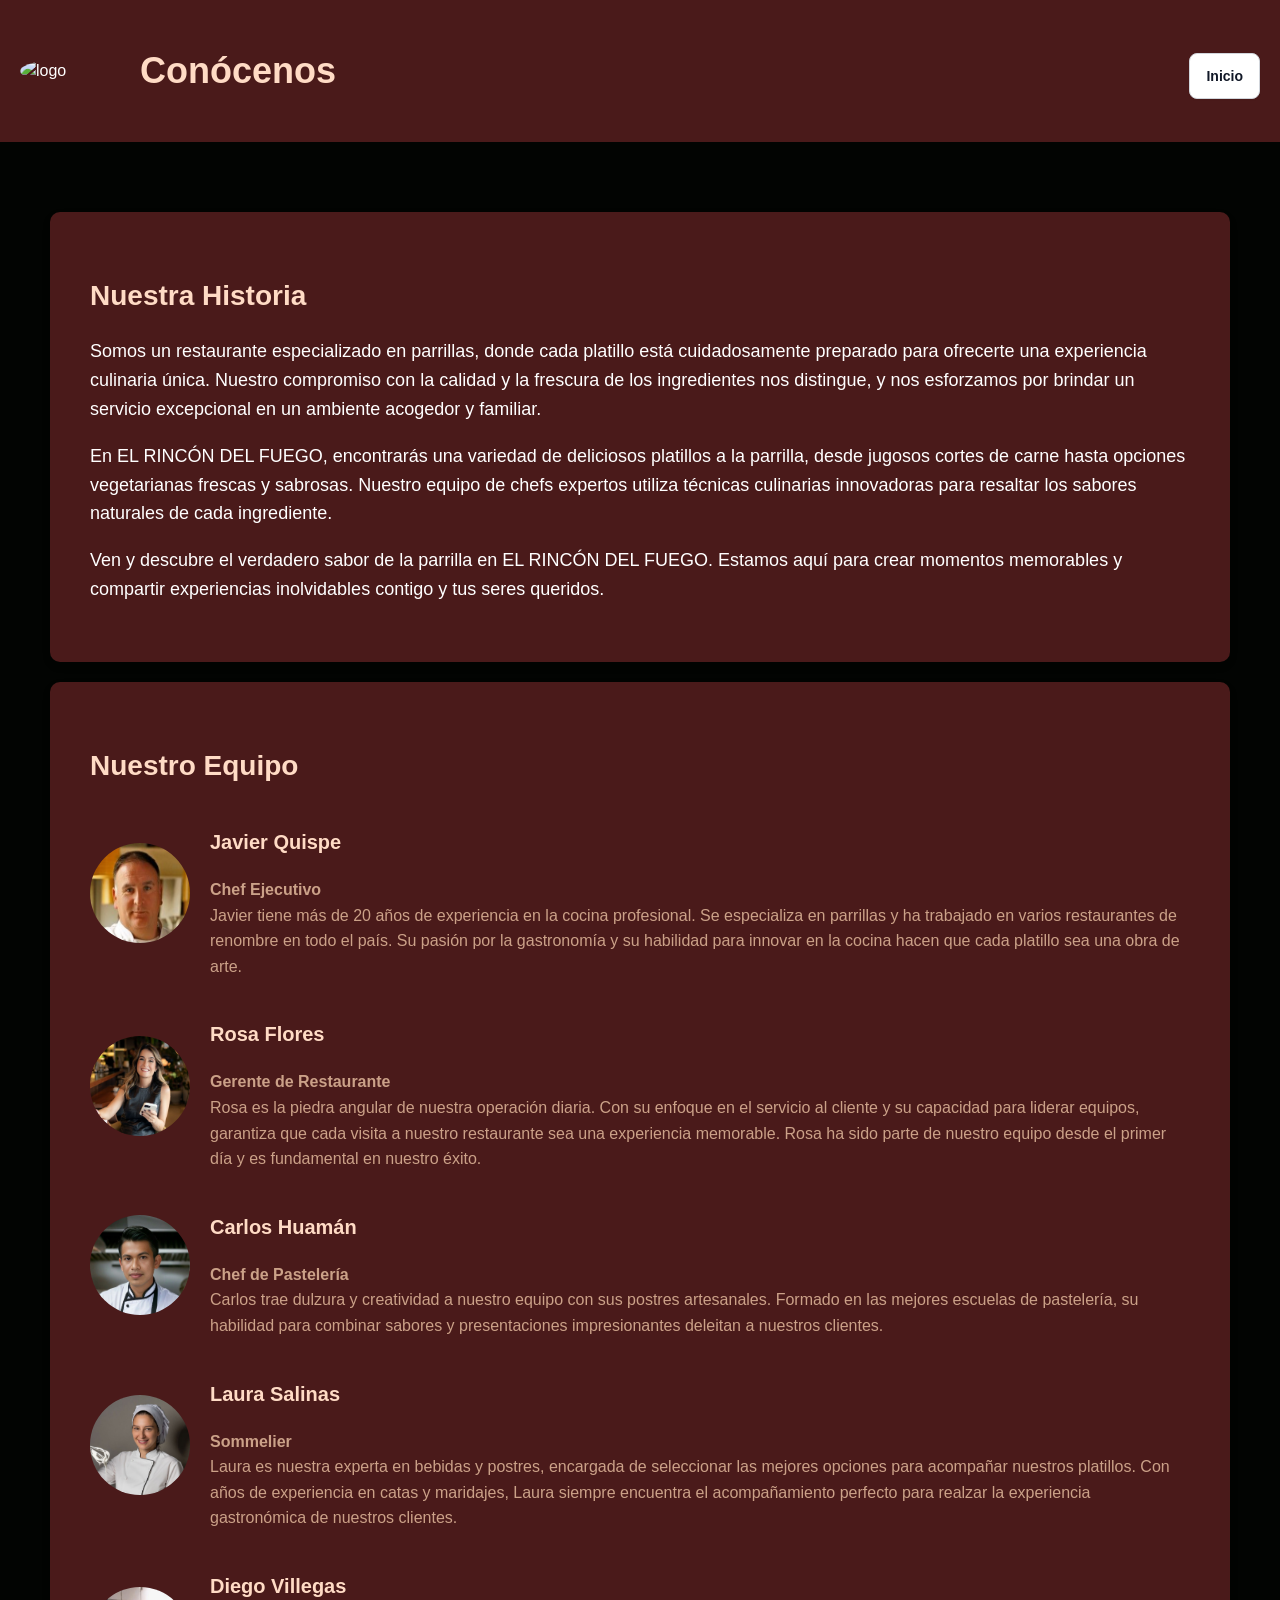
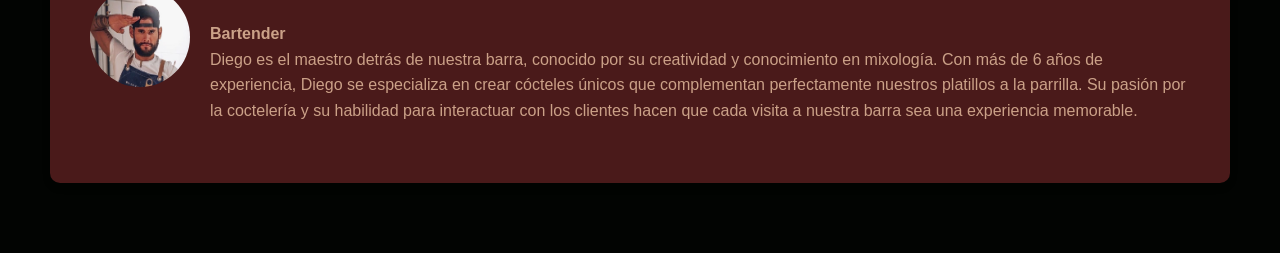
==== html/snos.html @ 3efa914f "Initial structure" ====
<!DOCTYPE html>
<html lang="es">
<head>
    <meta charset="UTF-8">
    <meta name="viewport" content="width=device-width, initial-scale=1.0">
    <link rel="stylesheet" href="/css/styles_snos.css"> 
    <title>Conócenos - EL RINCÓN DEL FUEGO</title>
</head>
<body>

    <header class="header">
        <div class="logo-titulo">
            <img src="https://i.pinimg.com/736x/f4/e8/a9/f4e8a9b010c5b663ca3e58a1af1f8e71.jpg" alt="logo" class="logotipo">
            <h1 class="titulo">Conócenos</h1>
        </div>
        <button>
            <a href="index.html"> <span>Inicio</span> </a>
        </button>
    </header>

    <div class="contenedor">
        <section id="historia" class="seccion">
            <h2>Nuestra Historia</h2>
            <p>Somos un restaurante especializado en parrillas, donde cada platillo está cuidadosamente preparado para ofrecerte una experiencia culinaria única. Nuestro compromiso con la calidad y la frescura de los ingredientes nos distingue, y nos esforzamos por brindar un servicio excepcional en un ambiente acogedor y familiar.</p>
            <p>En <span class="resaltado">EL RINCÓN DEL FUEGO</span>, encontrarás una variedad de deliciosos platillos a la parrilla, desde jugosos cortes de carne hasta opciones vegetarianas frescas y sabrosas. Nuestro equipo de chefs expertos utiliza técnicas culinarias innovadoras para resaltar los sabores naturales de cada ingrediente.</p>
            <p>Ven y descubre el verdadero sabor de la parrilla en <span class="resaltado">EL RINCÓN DEL FUEGO</span>. Estamos aquí para crear momentos memorables y compartir experiencias inolvidables contigo y tus seres queridos.</p>
        </section>

        <section id="equipo" class="seccion">
            <h2>Nuestro Equipo</h2>
            <div class="perfil">
                <img src="/static/img/Ej.png" alt="Miembro del equipo">
                <div>
                    <h3>Javier Quispe</h3>
                    <p><strong>Chef Ejecutivo</strong></p>
                    <p>Javier tiene más de 20 años de experiencia en la cocina profesional. Se especializa en parrillas y ha trabajado en varios restaurantes de renombre en todo el país. Su pasión por la gastronomía y su habilidad para innovar en la cocina hacen que cada platillo sea una obra de arte.</p>
                </div>
            </div>
            <div class="perfil">
                <img src="/static/img/gere.png" alt="Miembro del equipo">
                <div>
                    <h3>Rosa Flores</h3>
                    <p><strong>Gerente de Restaurante</strong></p>
                    <p>Rosa es la piedra angular de nuestra operación diaria. Con su enfoque en el servicio al cliente y su capacidad para liderar equipos, garantiza que cada visita a nuestro restaurante sea una experiencia memorable. Rosa ha sido parte de nuestro equipo desde el primer día y es fundamental en nuestro éxito.</p>
                </div>
            </div>
            <div class="perfil">
                <img src="/static/img/CarlosH.png" alt="Miembro del equipo">
                <div>
                    <h3>Carlos Huamán</h3>
                    <p><strong>Chef de Pastelería</strong></p>
                    <p>Carlos trae dulzura y creatividad a nuestro equipo con sus postres artesanales. Formado en las mejores escuelas de pastelería, su habilidad para combinar sabores y presentaciones impresionantes deleitan a nuestros clientes.</p>
                </div>
            </div>
            <div class="perfil">
                <img src="/static/img/Rosa.png" alt="Miembro del equipo">
                <div>
                    <h3>Laura Salinas</h3>
                    <p><strong>Sommelier</strong></p>
                    <p>Laura es nuestra experta en bebidas y postres, encargada de seleccionar las mejores opciones para acompañar nuestros platillos. Con años de experiencia en catas y maridajes, Laura siempre encuentra el acompañamiento perfecto para realzar la experiencia gastronómica de nuestros clientes.</p>
                </div>
            </div>
            <div class="perfil">
                 <img src="/static/img/DiegoV.png" alt="Miembro del equipo">
                <div>
                    <h3>Diego Villegas</h3>
                    <p><strong>Bartender</strong></p>
                    <p>Diego es el maestro detrás de nuestra barra, conocido por su creatividad y conocimiento en mixología. Con más de 6 años de experiencia, Diego se especializa en crear cócteles únicos que complementan perfectamente nuestros platillos a la parrilla. Su pasión por la coctelería y su habilidad para interactuar con los clientes hacen que cada visita a nuestra barra sea una experiencia memorable.</p>
                </div>
            </div> </section>
        </section>
        
        

</body>
</html>
---- css/styles_snos.css ----
body {
  margin: 0;
  padding: 0;
  box-sizing: border-box;
  background: #020402;
  line-height: 1.5;
  font-family: -apple-system, BlinkMacSystemFont, "Segoe UI", Roboto, Oxygen-Sans, Ubuntu, Cantarell, "Helvetica Neue", sans-serif;
  color: #fff;
}

.header {
  background: #4a1a1a;  
  padding: 20px;
  display: flex;
  justify-content: space-between;
  align-items: center;
}

.logo-titulo {
  display: flex;
  align-items: center;
}

.logotipo {
  width: 100px;
  height: auto;
  margin-right: 20px;
  border-radius: 50%;
}

.titulo {
  color: #ffdbc5;
  font-size: 36px;
}

button {
  background-color: #ffffff;
  border: 1px solid rgb(209, 213, 219);
  border-radius: 0.5rem;
  color: #111827;
  font-size: 0.875rem;
  font-weight: 600;
  line-height: 1.25rem;
  padding: 0.75rem 1rem;
  text-align: center;
  box-shadow: 0 1px 2px 0 rgba(0, 0, 0, 0.05);
  cursor: pointer;
  text-decoration: none;
  margin-top: 10px;
}

button:hover {
  background-color: #f9fafb;
}

button a {
  text-decoration: none;
  color: #111827;
}

button:focus {
  outline: 2px solid rgba(0, 0, 0, 0.1);
  outline-offset: 2px;
}

.contenedor {
  padding: 50px;
  max-width: 1200px;
  margin: auto;
}

.seccion {
  padding: 40px;
  background: #4a1a1a;
  margin: 20px 0;
  border-radius: 10px;
  box-shadow: 0 4px 8px rgba(0, 0, 0, 0.1);
}

.seccion h2 {
  font-size: 28px;
  color: #ffdbc5;
  margin-bottom: 20px;
}

.seccion p {
  font-size: 18px;
  line-height: 1.6;
  color: #fff;
}

.perfil {
  display: flex;
  align-items: center;
  margin-bottom: 20px;
}

.perfil img {
  width: 100px;
  height: 100px;
  border-radius: 50%;
  margin-right: 20px;
}

.perfil h3 {
  font-size: 20px;
  color: #ffdbc5;
}

.perfil p {
  margin: 0;
  font-size: 16px;
  color: #cba188;
}
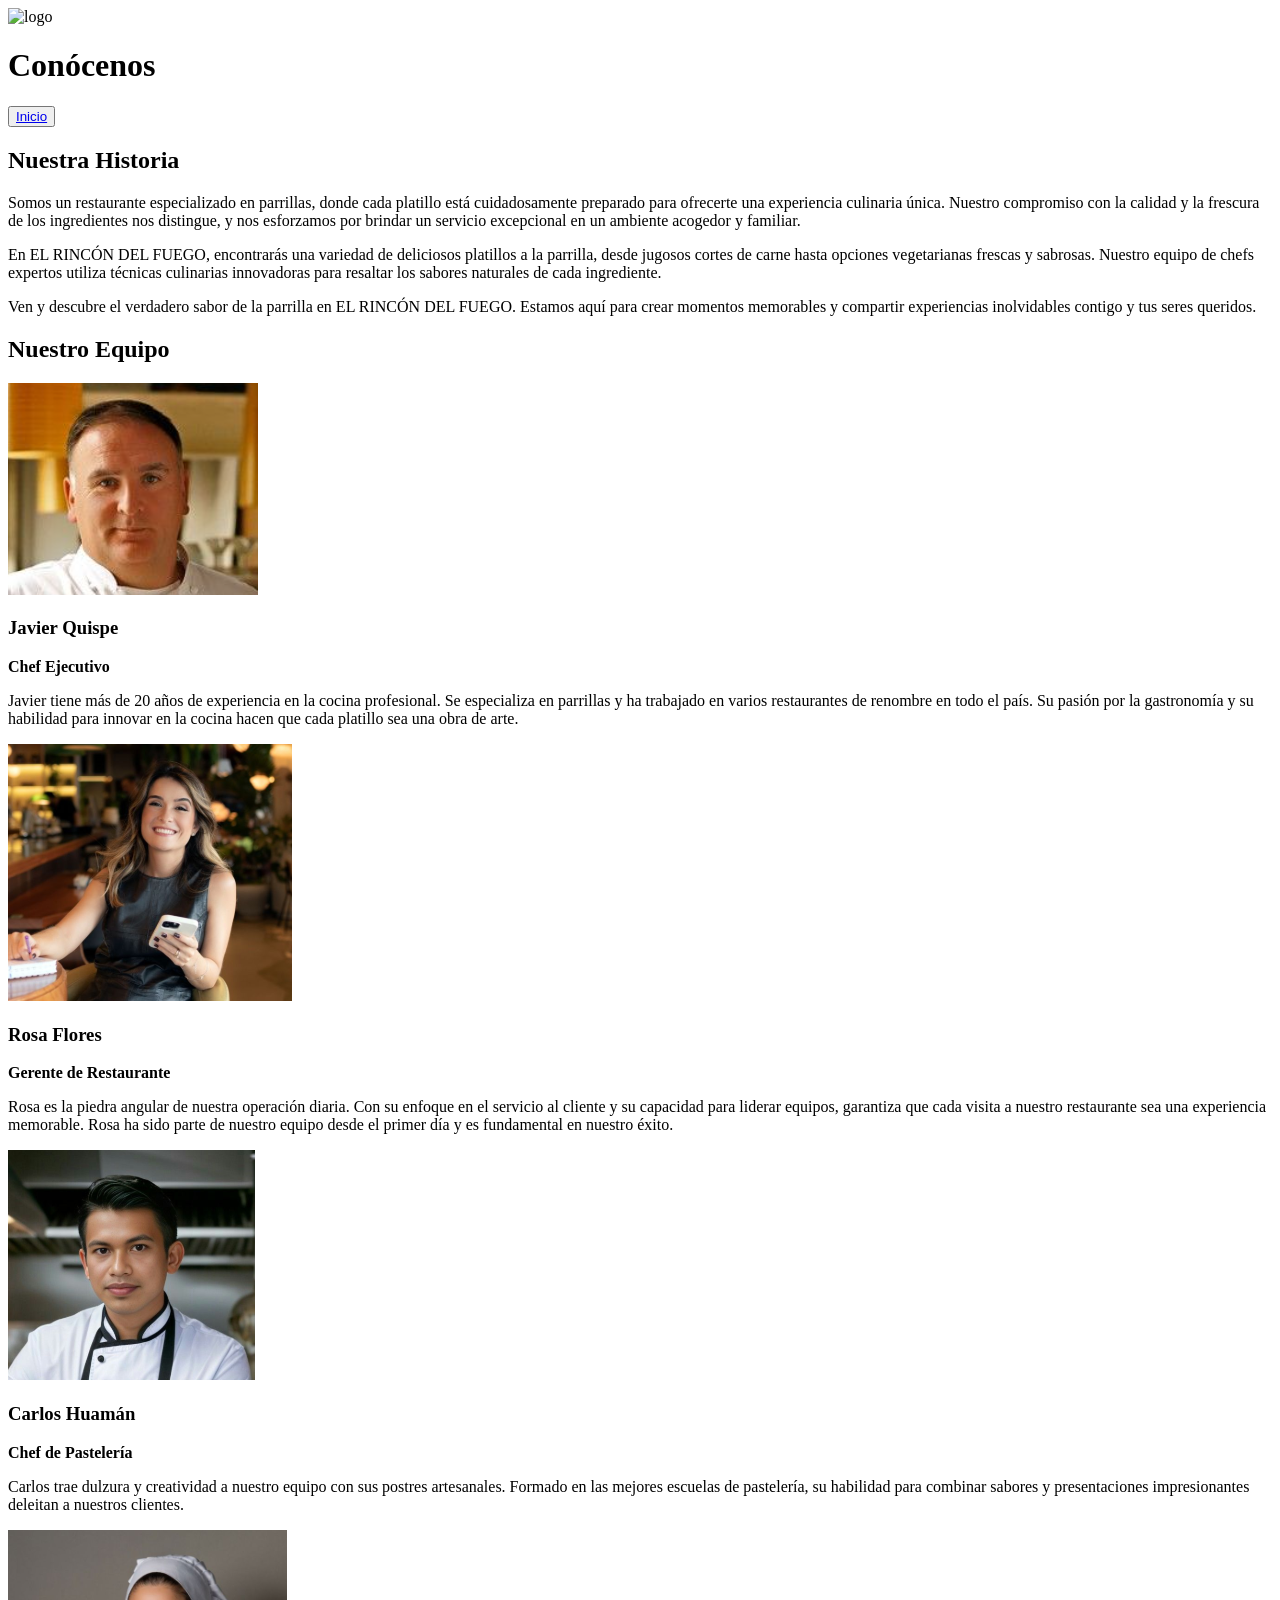
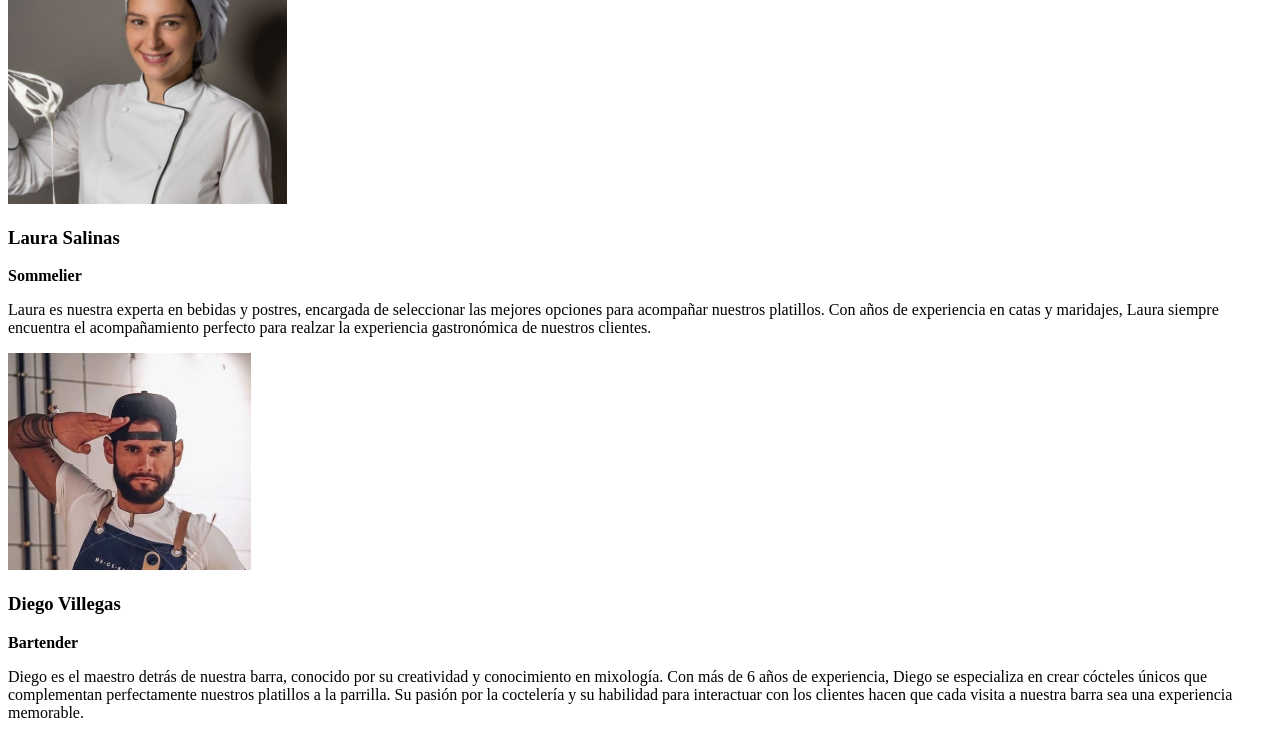
==== commit c4df9f2f: "fix: html routes / img menu names" ====
--- a/html/snos.html
+++ b/html/snos.html
@@ -3,7 +3,7 @@
 <head>
     <meta charset="UTF-8">
     <meta name="viewport" content="width=device-width, initial-scale=1.0">
-    <link rel="stylesheet" href="/css/styles_snos.css"> 
+    <link rel="stylesheet" href="css/styles_snos.css"> 
     <title>Conócenos - EL RINCÓN DEL FUEGO</title>
 </head>
 <body>
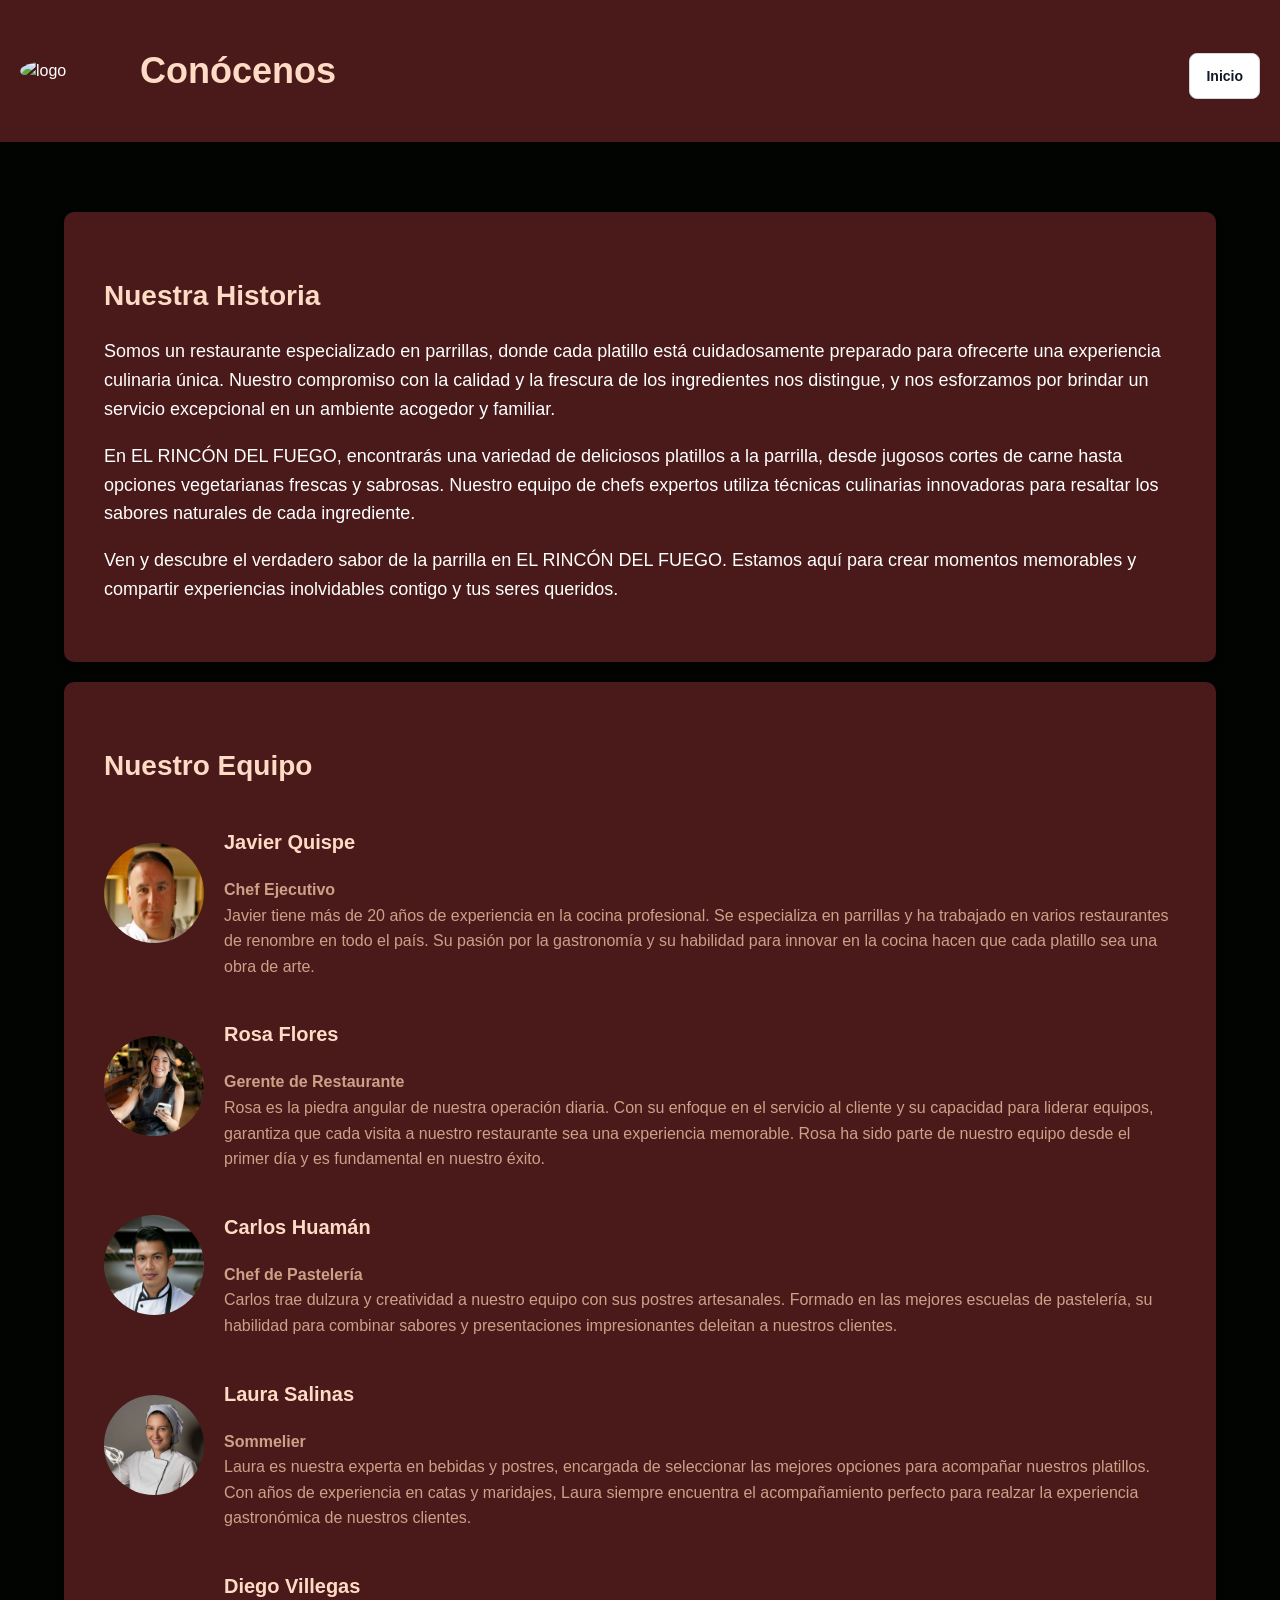
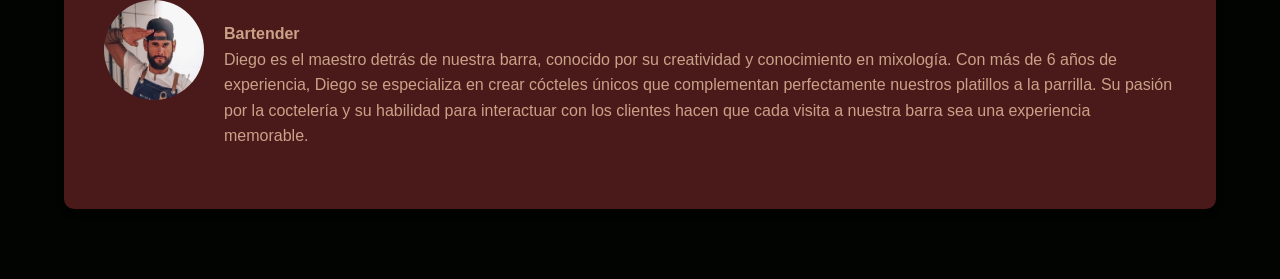
==== commit 8bdee2a7: "fix: snos routes and css" ====
--- a/html/snos.html
+++ b/html/snos.html
@@ -3,7 +3,10 @@
 <head>
     <meta charset="UTF-8">
     <meta name="viewport" content="width=device-width, initial-scale=1.0">
-    <link rel="stylesheet" href="css/styles_snos.css"> 
+    
+    <title>EL RINCON DEL FUEGO</title>
+    <link rel="stylesheet" href="/css/styles_snos.css">
+</head>
     <title>Conócenos - EL RINCÓN DEL FUEGO</title>
 </head>
 <body>
--- a/css/styles_snos.css
+++ b/css/styles_snos.css
@@ -0,0 +1,140 @@
+body {
+  margin: 0;
+  padding: 0;
+  box-sizing: border-box;
+  background: #020402;
+  line-height: 1.5;
+  font-family: -apple-system, BlinkMacSystemFont, "Segoe UI", Roboto, Oxygen-Sans, Ubuntu, Cantarell, "Helvetica Neue", sans-serif;
+  color: #fff;
+}
+
+.header {
+  background: #4a1a1a;  
+  padding: 20px;
+  display: flex;
+  justify-content: space-between;
+  align-items: center;
+}
+
+.logo-titulo {
+  display: flex;
+  align-items: center;
+}
+
+.logotipo {
+  width: 100px;
+  height: auto;
+  margin-right: 20px;
+  border-radius: 50%;
+}
+
+.titulo {
+  color: #ffdbc5;
+  font-size: 36px;
+}
+
+button {
+  background-color: #ffffff;
+  border: 1px solid rgb(209, 213, 219);
+  border-radius: 0.5rem;
+  color: #111827;
+  font-size: 0.875rem;
+  font-weight: 600;
+  line-height: 1.25rem;
+  padding: 0.75rem 1rem;
+  text-align: center;
+  box-shadow: 0 1px 2px 0 rgba(0, 0, 0, 0.05);
+  cursor: pointer;
+  text-decoration: none;
+  margin-top: 10px;
+}
+
+button:hover {
+  background-color: #f9fafb;
+}
+
+button a {
+  text-decoration: none;
+  color: #111827;
+}
+
+button:focus {
+  outline: 2px solid rgba(0, 0, 0, 0.1);
+  outline-offset: 2px;
+}
+
+.contenedor {
+  padding: 20px;
+  max-width: 1200px;
+  margin: auto;
+  width: 90%;
+}
+
+.seccion {
+  padding: 20px;
+  background: #4a1a1a;
+  margin: 20px 0;
+  border-radius: 10px;
+  box-shadow: 0 4px 8px rgba(0, 0, 0, 0.1);
+}
+
+.seccion h2 {
+  font-size: 28px;
+  color: #ffdbc5;
+  margin-bottom: 20px;
+}
+
+.seccion p {
+  font-size: 18px;
+  line-height: 1.6;
+  color: #fff;
+}
+
+.perfil {
+  display: flex;
+  flex-direction: column;
+  align-items: center;
+  text-align: center;
+  margin-bottom: 20px;
+  
+}
+
+.perfil img {
+  width: 100px;
+  height: 100px;
+  border-radius: 50%;
+  margin-right: 0;
+  margin-bottom: 15px;
+}
+
+.perfil h3 {
+  font-size: 20px;
+  color: #ffdbc5;
+}
+
+.perfil p {
+  margin: 0;
+  font-size: 16px;
+  color: #cba188;
+}
+
+
+@media (min-width: 768px) {
+  .perfil {
+    flex-direction: row;
+    text-align: left;
+  }
+  
+  .perfil img {
+    margin-right: 20px;
+    margin-bottom: 0;
+  }
+  
+  .contenedor {
+    padding: 50px;
+  }
+  
+  .seccion {
+    padding: 40px;
+  }
+}
